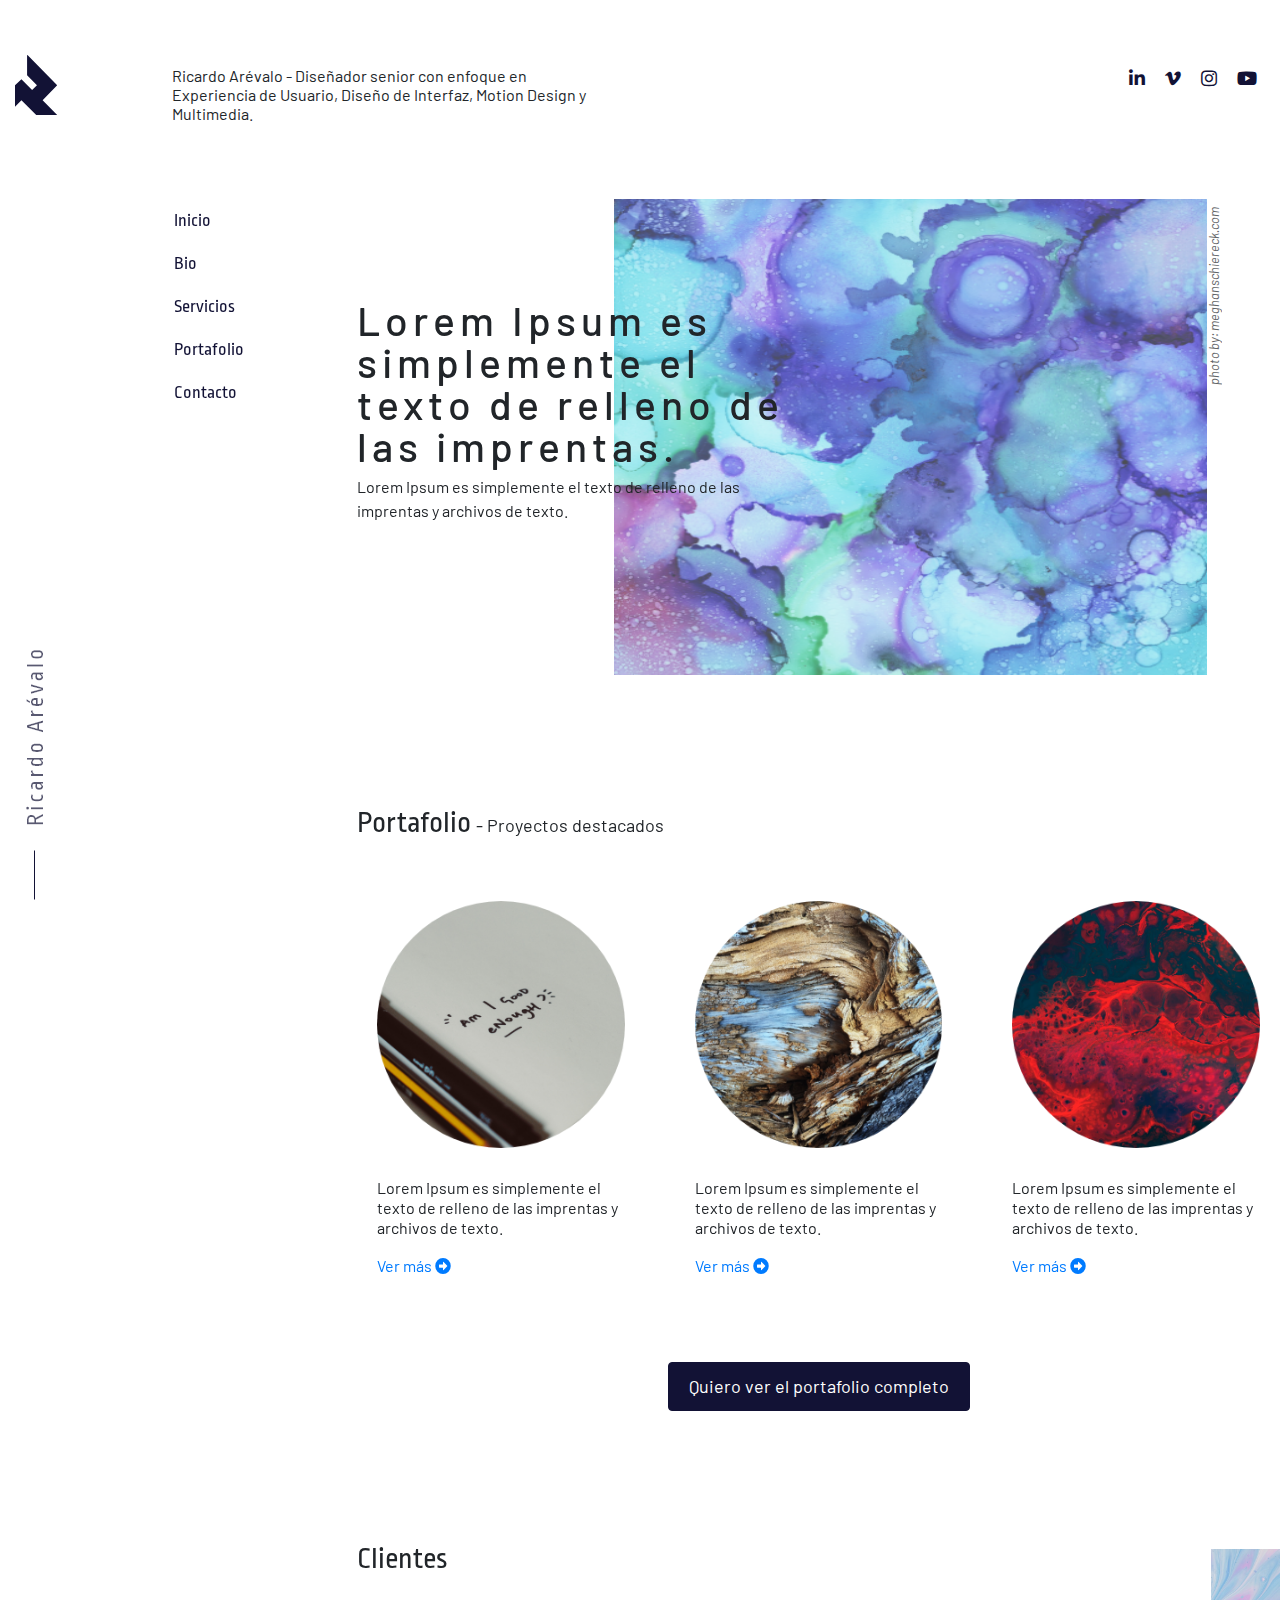
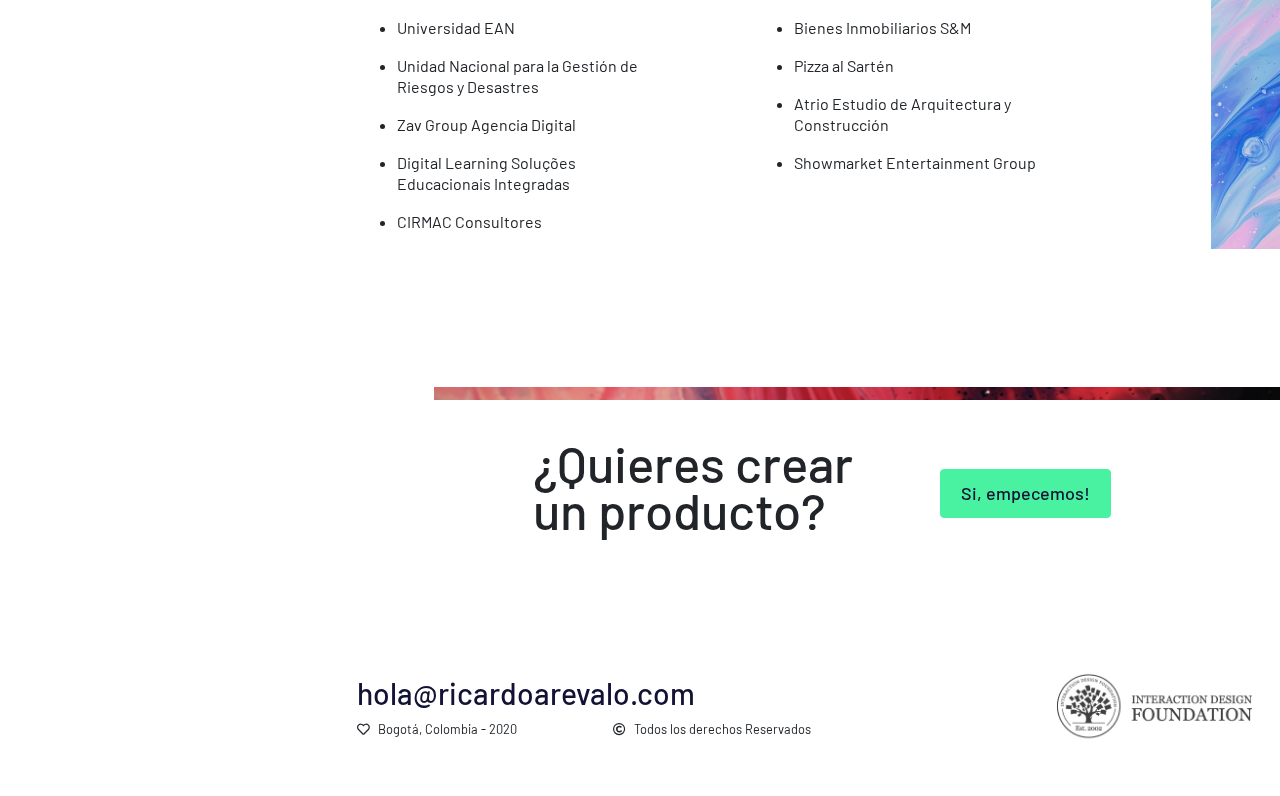
==== index.html @ 43729789 "Home Frontend" ====
<!doctype html>
<html lang="es">
  <head>
    <!-- Required meta tags -->
    <meta charset="utf-8">
    <meta name="viewport" content="width=device-width, initial-scale=1, shrink-to-fit=no">

    <!-- Bootstrap CSS -->
    <link rel="stylesheet" href="https://stackpath.bootstrapcdn.com/bootstrap/4.4.1/css/bootstrap.min.css" integrity="sha384-Vkoo8x4CGsO3+Hhxv8T/Q5PaXtkKtu6ug5TOeNV6gBiFeWPGFN9MuhOf23Q9Ifjh" crossorigin="anonymous">
    <link href="https://fonts.googleapis.com/css2?family=Ropa+Sans&display=swap" rel="stylesheet">
    <link href="https://fonts.googleapis.com/css2?family=Barlow:wght@400;500&display=swap" rel="stylesheet">
    <link rel="stylesheet" href="assets/css/style.css">
    <link rel="stylesheet" href="assets/lib/fontawesome-free-5.13.0-web/css/all.css">

    <title>Ricardo Arévalo - Design & Code</title>
  </head>
  <body>
    <div class="container-fluid generalContent">
        <div class="row">
            <div class="col-sm-1 text-center">
                <div class="brand navbar-brand">
                    <a href="">
                    <div class="ricardoLogo"><img src="assets/img/logos/ricardo.png" alt=""></div>
                </a>
                    <div class="ricardoText"><img src="assets/img/logos/ricardo-text.png" alt=""></div>
                </div>
            </div>
            <div class="col-sm-11">
                <div class="row">
                    <div class="col-sm-6">
                        <p class="description lateralSpacer">
                            Ricardo Arévalo - Diseñador senior con enfoque en Experiencia de Usuario, Diseño de Interfaz, Motion Design y Multimedia.
                        </p>
                    </div>
                    <div class="col-sm-6">
                        <div class="socialLinks">
                               <a href="http://" target="_blank"><i class="fab fa-linkedin-in"></i></a>
                               <a href="http://" target="_blank"><i class="fab fa-vimeo-v"></i></a>
                               <a href="http://" target="_blank"><i class="fab fa-instagram"></i></a>
                               <a href="http://" target="_blank"><i class="fab fa-youtube"></i></a>
                        </ul>
                    </div>
                </div>
            </div>
        </div>
        <div class="row upperSpacer">
            <!-- Lateral Menu -->
            <div class="col-sm-1"></div>
            <section class="col-sm-2">
                <nav class="menu lateralSpacer fixedMenu">
                    <ul class="navbar-nav">
                        <li class="nav-item"><a class="nav-link" href="#">Inicio</a></li>
                        <li class="nav-item"><a class="nav-link" href="#">Bio</a></li>
                        <li class="nav-item"><a class="nav-link" href="#">Servicios</a></li>
                        <li class="nav-item"><a class="nav-link" href="#">Portafolio</a></li>
                        <li class="nav-item"><a class="nav-link" href="#">Contacto</a></li>
                    </ul> 
                </nav>
            </section>
            <!-- Content -->
            <section class="col-sm-9">
                <!-- Banner section -->
                <article>
                    <div class="row">
                        <div class="col-sm-6">
                            <div class="textBanner">
                                <h1>
                                    Lorem Ipsum es simplemente el texto de relleno de las imprentas.
                                </h1>
                                <p>
                                    Lorem Ipsum es simplemente el texto de relleno de las imprentas y archivos de texto.
                                </p>
                            </div>
                        </div>
                        <div class="col-sm-6">
                            <div class="imgBanner">
                                <img src="assets/img/banner.png" alt="">
                                <i><small>photo by: meghanschiereck.com</small></i>
                            </div>
                        </div>
                    </div>
                </article>
                <div class="articleSpacer">

                </div>

                <!-- Portfolio projects -->
                <article class="porfolioProjects">
                    <h2>
                        Portafolio <small>- Proyectos destacados</small>
                    </h2>
                   
                    <div class="row">
                        <div class="col-sm-4">
                            <div class="project">
                                <a href="">
                                    <img class="img-fluid" src="assets/img/project1.png" alt="">
                                    
                                </a>
                                <p>
                                    Lorem Ipsum es simplemente el texto de relleno de las imprentas y archivos de texto.
                                </p>
                                <a href="">Ver más <i class="fas fa-arrow-alt-circle-right"></i></a>
                            </div>
                        </div>
                        <div class="col-sm-4">
                            <div class="project">
                                <a href="">
                                    <img class="img-fluid" src="assets/img/project2.png" alt="">
                                    
                                </a>
                                <p>
                                    Lorem Ipsum es simplemente el texto de relleno de las imprentas y archivos de texto.
                                </p>
                                <a href="">Ver más <i class="fas fa-arrow-alt-circle-right"></i></a>
                            </div>
                        </div>
                        <div class="col-sm-4">
                            <div class="project">
                                <a href="">
                                    <img class="img-fluid" src="assets/img/project3.png" alt="">
                                
                                </a>
                                <p>
                                    Lorem Ipsum es simplemente el texto de relleno de las imprentas y archivos de texto.
                                </p>
                                <a href="">Ver más <i class="fas fa-arrow-alt-circle-right"></i></a>
                            </div>
                        </div>
                        <div class="col-sm-12 text-center">
                            <br>
                            <a href="" class="secondaryBtn">Quiero ver el portafolio completo</a>
                        </div>
                    </div>
                </article>

                <!-- Clients Component -->
                <div class="articleSpacer"> </div>
                <article class="clients">
                    <h2>Clientes</h2>
                    <div class="row">
                        <div class="col-sm-5">
                            
                            <ul>
                                <li>Universidad EAN</li>
                                <li>Unidad Nacional para la Gestión de Riesgos y Desastres</li>
                                <li>Zav Group Agencia Digital</li>
                                <li>Digital Learning Soluções Educacionais Integradas</li>
                                <li>CIRMAC Consultores</li>
                            </ul>
                        </div>
                        <div class="col-sm-6">
                            <ul>
                                <li>Bienes Inmobiliarios S&M</li>
                                <li>Pizza al Sartén</li>
                                <li>Atrio Estudio de Arquitectura y Construcción</li>
                                <li>Showmarket Entertainment Group</li>
                            </ul>
                            
                        </div>
                    </div>
                    <div class="imgLateral">
                        <img src="assets/img/ui/texture-lateral.png" alt="">
                    </div>
                </article>
                
                <!-- CTA Component -->
                <div class="articleSpacer"> </div>
                <article class="call">
                    <div class="row">
                        <div class="imgLateral">
                            <img src="assets/img/ui/texture-line.png" alt="">
                        </div>
                        <div class="col-sm-11">
                            <div class="row">
                                <div class="col-sm-2"></div>
                                <div class="col-sm-6">
                                    <h2>
                                    ¿Quieres crear<br>un producto?
                                    </h2>
                                </div>
                                <div class="col-sm-4">
                                    <a href="" class="primaryBtn">Si, empecemos!</a>
                                </div>
                            </div>
                        </div>
                    </div>
                </article>
                <div class="articleSpacer"> </div>
                <footer>
                    <div class="row">
                        <div class="col-sm-9">
                            <a class="contactFooter" href="mailto:hola@ricardoarevalo.com">hola@ricardoarevalo.com</a>
                            <p class="float-left mr-5">
                                <small><i class="far fa-heart mr-2"></i>Bogotá, Colombia - 2020</small>
                            </p>
                            <p class="float-left ml-5">
                                <small><i class="far fa-copyright mr-2"></i>Todos los derechos Reservados</small>
                                
                            </p>
                        </div>
                        <div class="cols-sm-3">
                            <img class="img-fluid" src="assets/img/logos/idf.png" alt="Interaction Design Foundation">
                        </div>

                    </div>
                    

                </footer>
                
            </section>
        </div>
      
    </div>


    

    <!-- Optional JavaScript -->
    <!-- jQuery first, then Popper.js, then Bootstrap JS -->
    <script src="https://code.jquery.com/jquery-3.4.1.slim.min.js" integrity="sha384-J6qa4849blE2+poT4WnyKhv5vZF5SrPo0iEjwBvKU7imGFAV0wwj1yYfoRSJoZ+n" crossorigin="anonymous"></script>
    <script src="https://cdn.jsdelivr.net/npm/popper.js@1.16.0/dist/umd/popper.min.js" integrity="sha384-Q6E9RHvbIyZFJoft+2mJbHaEWldlvI9IOYy5n3zV9zzTtmI3UksdQRVvoxMfooAo" crossorigin="anonymous"></script>
    <script src="https://stackpath.bootstrapcdn.com/bootstrap/4.4.1/js/bootstrap.min.js" integrity="sha384-wfSDF2E50Y2D1uUdj0O3uMBJnjuUD4Ih7YwaYd1iqfktj0Uod8GCExl3Og8ifwB6" crossorigin="anonymous"></script>
  </body>
</html>
---- assets/css/style.css ----
/* Ricardo Arévalo all rights reserved */
/* V.1.0 - 2020 */
:root {
    --titles:'Ropa Sans', sans-serif;
    --text: 'Barlow', sans-serif;
    --colorKey: #121235;
    --colorComp: #49F2A0;
    --colorLight1: #B9B9FF;
    --colorLight2: #E7FFF3;
}

/* LAYOUT */
body {
    font-family: var(--text);
    font-size: 16px;
    overflow-x: hidden;
    
}
h1, h2, h3, h4, h5, h6 {
    font-family: var(--titles);
}

h2 {
    font-size: 30px;
}
a:hover {
    text-decoration: none;
}
.generalContent {
    padding-top: 50px;
}
.container-fluid {
    max-width: 1450px;
}
.upperSpacer {
    margin-top: 60px;
}
.lateralSpacer {
    margin-left: 50px !important;
}
.articleSpacer {
    height: 130px;
    display: block;
    width: 100%;
}

article,
footer {
    padding-left: 30px;
}

/* HEADER */
.brand {
    position: fixed;
    height: 100vh;
    display: block !important;
}
.ricardoText {
    position: absolute;
    bottom: 50px;
    margin-left: 9px;
}
.description {
    line-height: 19px;
    max-width: 440px;
    margin-top: 16px;
}
.socialLinks {
    font-size: large;
    list-style: none;
    padding: 0;
    width: 100%;
    text-align: right;
    margin-top: 15px;
}
.socialLinks a {
    margin: 0 8px;
    color: var(--colorKey);
    transition: all .3s ease-in;
}
.socialLinks a:hover {
    color: var(--colorLight1);
}
/* MENU */
nav {
    position: fixed;
}
.menu ul{
    padding: 0 0 0 15px;
    list-style: none;
    font-size: 18px;
}
.menu ul li a {
    font-family: var(--titles);
    color: var(--colorKey);
    transition: all .5s ease;
}
.menu ul li a:hover:after {
    content: "-";
    display: inline-block;
    margin-left: 5px;
    color: var(--colorComp);
    font-size: 1.5em;
    line-height: 0px;
    vertical-align: middle;
}
/* UI COMPONENTS */
/* Banner */
.textBanner {
    padding-top: 100px;
    max-width: 488px;
    /* padding-left: 0px; */
}
.textBanner h1 {
    font-family: var(--text);
    line-height: 42px;
    font-size: 41px;
    letter-spacing: 5px;
}
.imgBanner {
    position: relative;
    z-index: -1;
    margin-left: -220px
}
.imgBanner img {
    width: 89%;
    max-height: 476px;
}
.imgBanner i{
    position: absolute;
    transform: rotate(-90deg);
    
    right: -22px;
    top: 85px;
    opacity: .7;
    
}

/* Portfolio projects */
.porfolioProjects h2 {
    margin-bottom: 40px;
}
.porfolioProjects h2 small{
 font-size: 18px;
 font-family: var(--text)
}
.project {
    padding: 20px;
}
.project img {
margin-bottom: 30px;
text-align: center;
}
.project p {
    line-height: 20px;
}
/* Buttons */
.primaryBtn {
    padding: 10px 20px;
    background: var(--colorComp);
    border-radius: 4px;
    color: var(--colorKey);
    font-size: 18px;
    margin: 40px 0 0 0;
    display: inline-block;
    border: 1px solid var(--colorComp);
    font-weight: 500;
    transition: all .5s ease-in-out;
}

.secondaryBtn {
    padding: 10px 20px;
    background: var(--colorKey);
    border-radius: 4px;
    color: white;
    font-size: 18px;
    margin: 40px 0 0 0;
    display: inline-block;
    border: 1px solid var(--colorKey);
    transition: all .5s ease-in-out;
}
.primaryBtn:hover,
.secondaryBtn:hover {
    background:white;
    color: var(--colorKey);
    text-decoration: none;
    border: 1px dashed var(--colorKey);
}

/* Clients */

.clients h2 {
    margin-bottom: 40px;
}
.clients .imgLateral {
    position: absolute;
    margin: -300px 0 0 0;
    right: -20px;
}
.clients ul {
    max-width: 300px;
}
.clients ul li{
    margin-bottom: 17px;
    line-height: 21px;
}

/* Call to Action */
.call .imgLateral {
    position: absolute;
    right: -20px;
}
.call h2 {
    margin-top: 60px;
    font-family: var(--text);
    font-size: 51px;
    line-height: 47px;
    margin-left: 30px;
}
.call a{
    margin-top: 90px;

}

/* Footer */
footer {
    padding-bottom: 40px;
}
.contactFooter {
    font-size: 30px;
    color: var(--colorKey);
    clear: both;
    display: table;
    transition: all .5s ease-in-out;
    font-weight: 500;
}
.contactFooter:hover {
    color: var(--colorLight1);
}
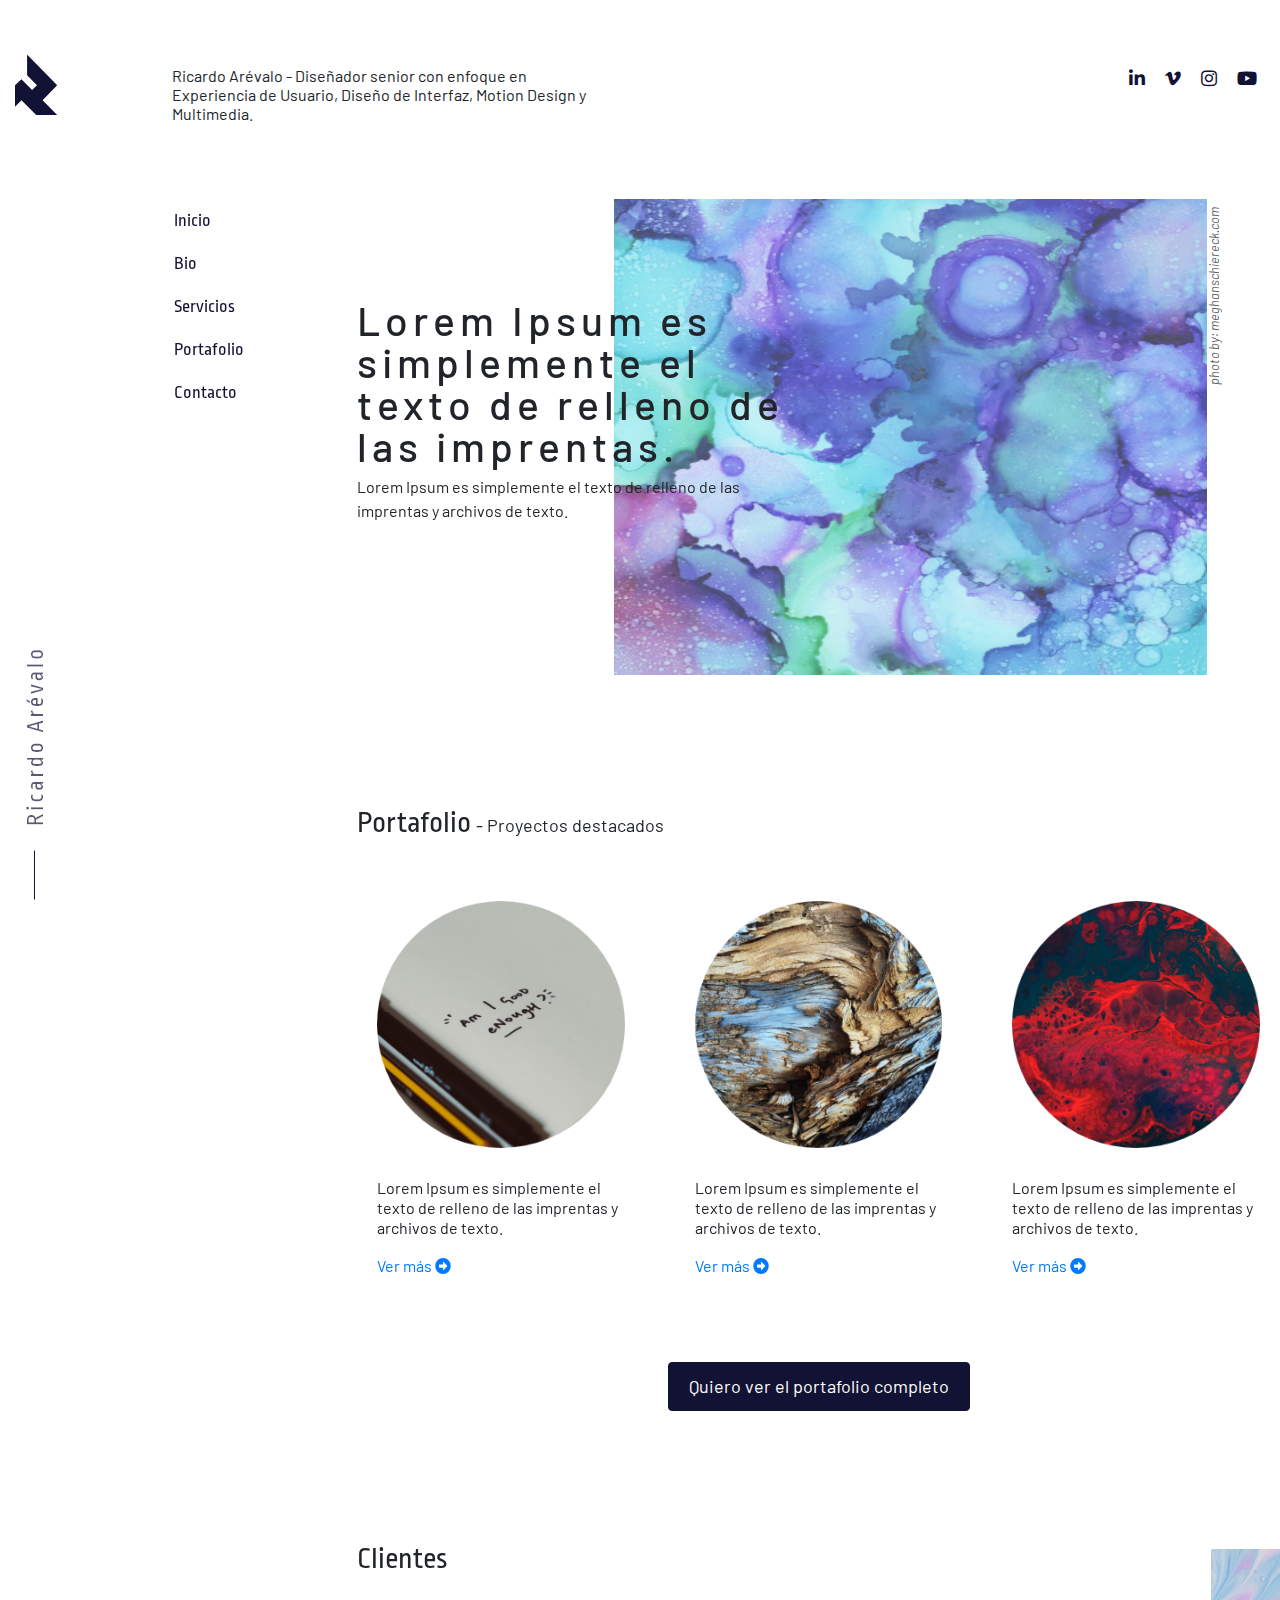
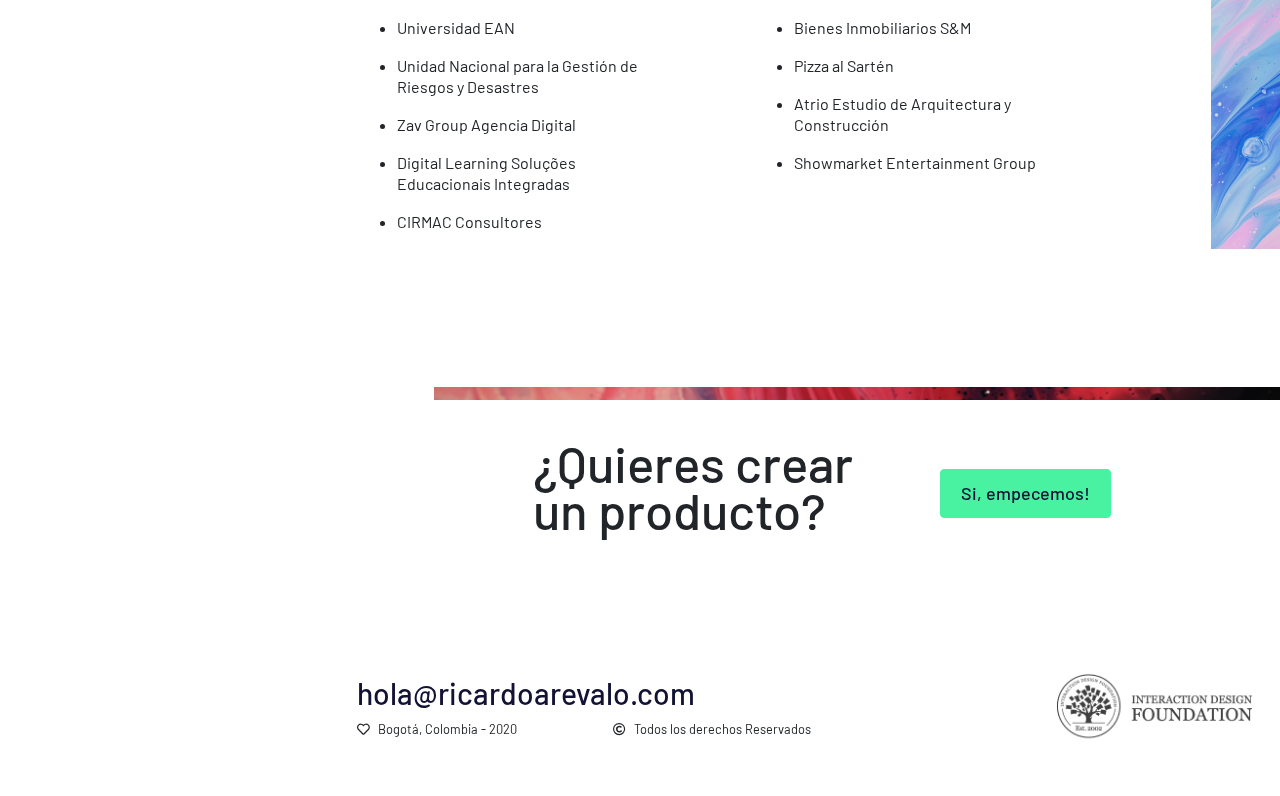
==== commit f538cf54: "Fixed scrolling menu" ====
--- a/index.html
+++ b/index.html
@@ -220,6 +220,7 @@
     <!-- jQuery first, then Popper.js, then Bootstrap JS -->
     <script src="https://code.jquery.com/jquery-3.4.1.slim.min.js" integrity="sha384-J6qa4849blE2+poT4WnyKhv5vZF5SrPo0iEjwBvKU7imGFAV0wwj1yYfoRSJoZ+n" crossorigin="anonymous"></script>
     <script src="https://cdn.jsdelivr.net/npm/popper.js@1.16.0/dist/umd/popper.min.js" integrity="sha384-Q6E9RHvbIyZFJoft+2mJbHaEWldlvI9IOYy5n3zV9zzTtmI3UksdQRVvoxMfooAo" crossorigin="anonymous"></script>
-    <script src="https://stackpath.bootstrapcdn.com/bootstrap/4.4.1/js/bootstrap.min.js" integrity="sha384-wfSDF2E50Y2D1uUdj0O3uMBJnjuUD4Ih7YwaYd1iqfktj0Uod8GCExl3Og8ifwB6" crossorigin="anonymous"></script>
+    <script src="assets/lib/bootstrap-4.4.1-dist/js/bootstrap.min.js" crossorigin="anonymous"></script>
+    <script src="assets/js/scripts.js"></script>
   </body>
 </html>--- a/assets/css/style.css
+++ b/assets/css/style.css
@@ -82,9 +82,6 @@
     color: var(--colorLight1);
 }
 /* MENU */
-nav {
-    position: fixed;
-}
 .menu ul{
     padding: 0 0 0 15px;
     list-style: none;
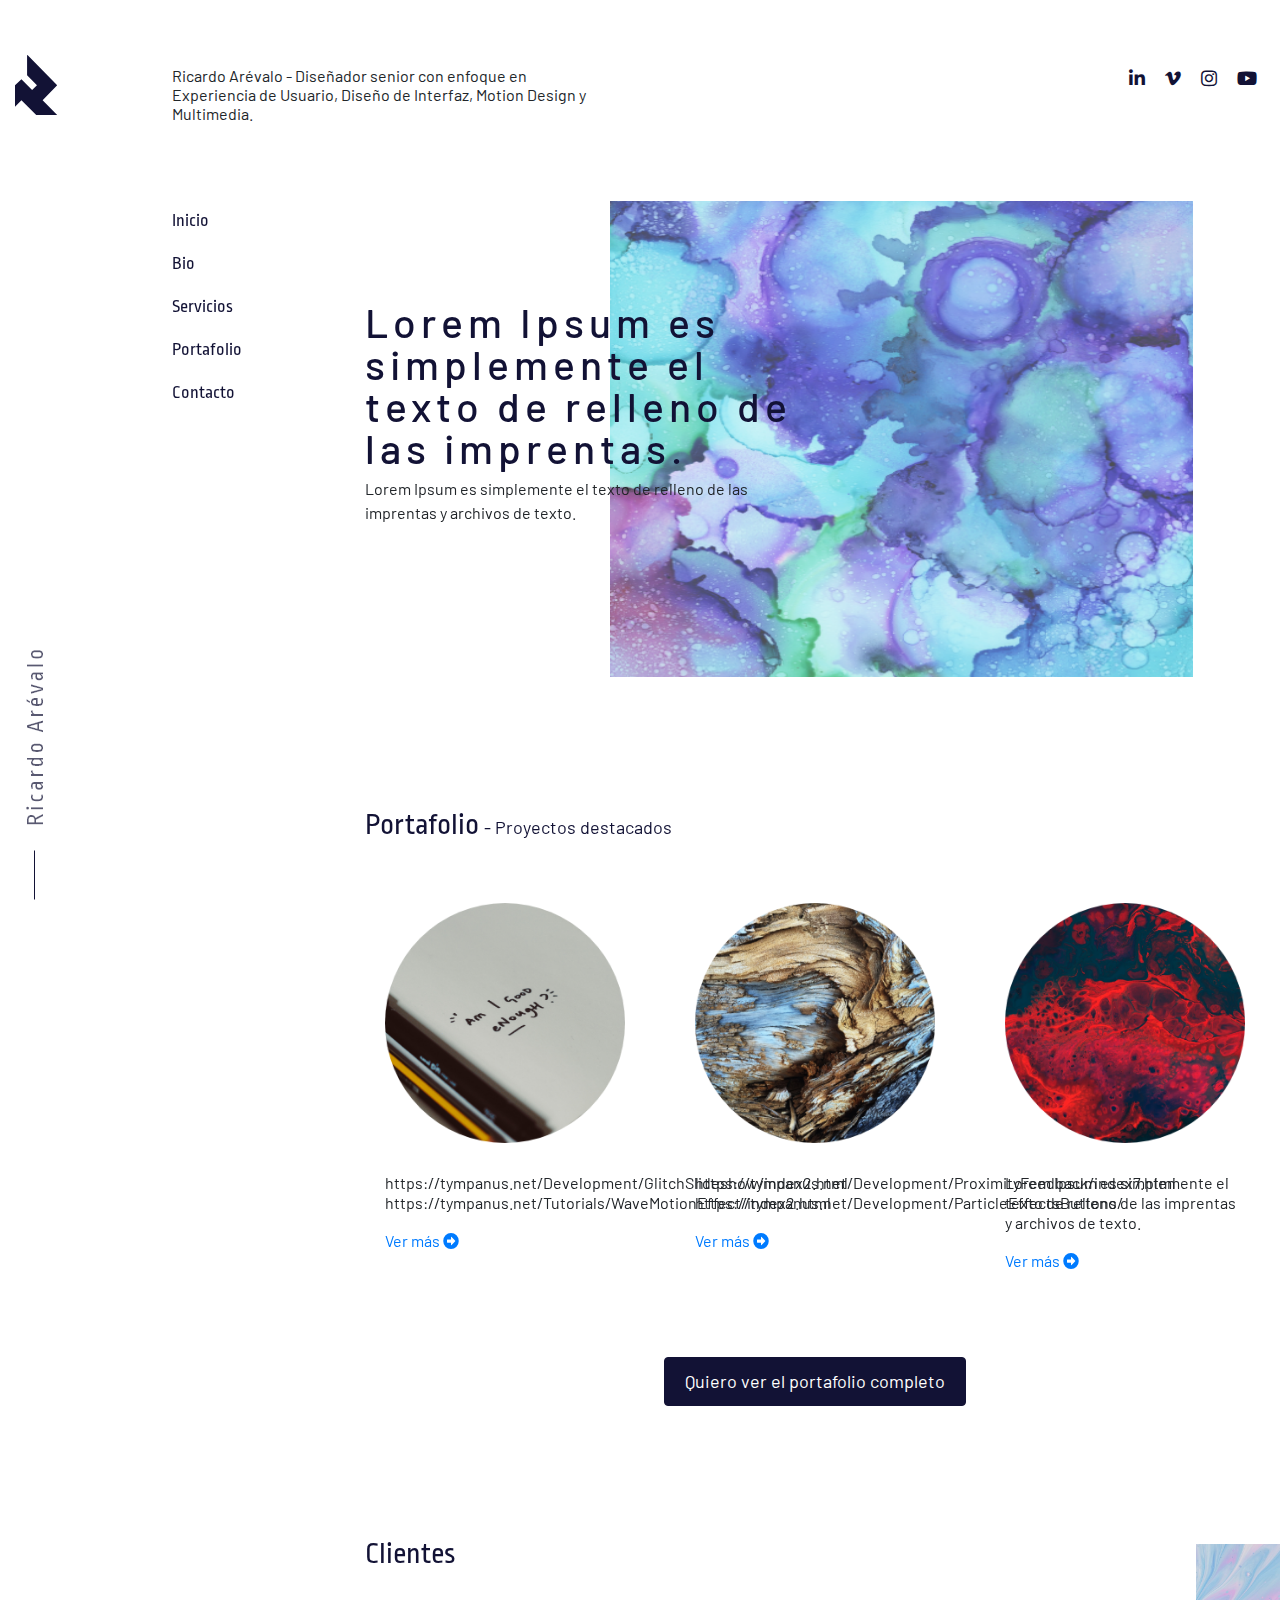
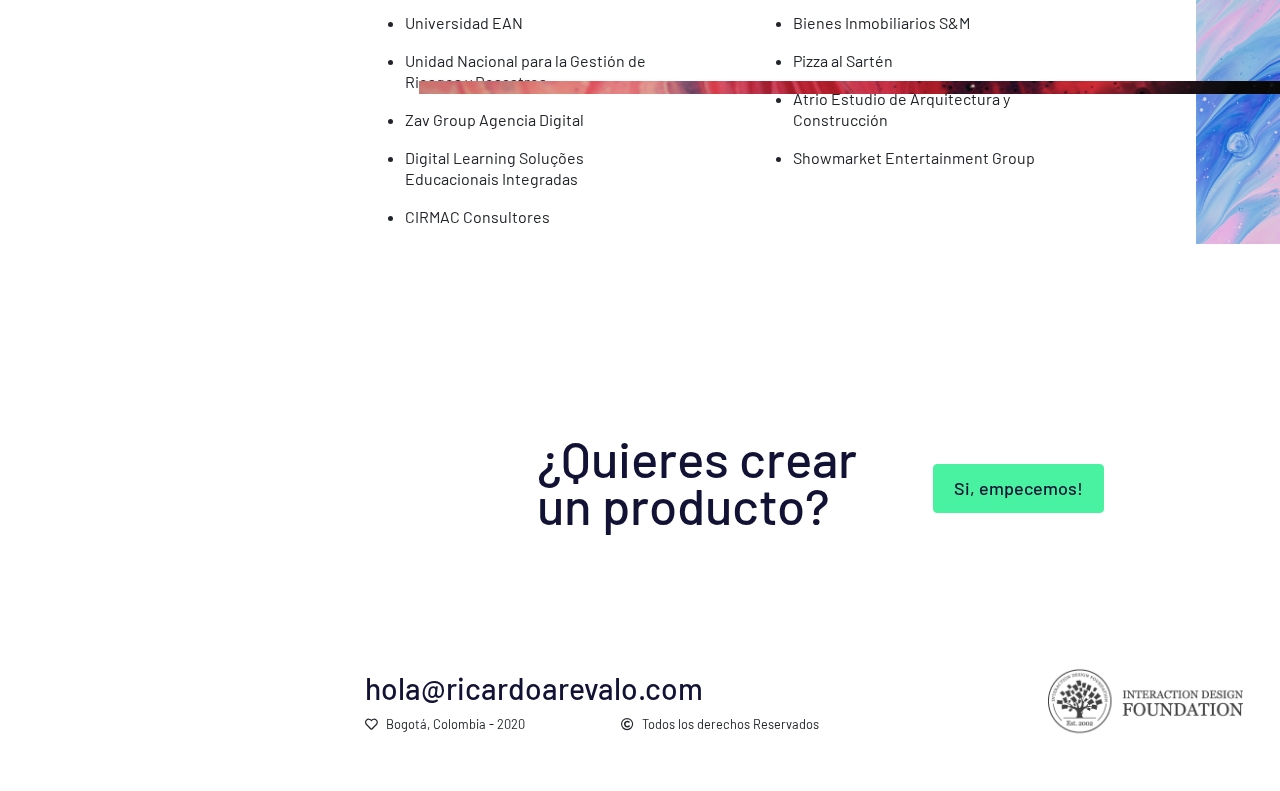
==== commit 6ae6d258: "Edit Portfolio, create contact view and project view" ====
--- a/index.html
+++ b/index.html
@@ -11,11 +11,13 @@
     <link href="https://fonts.googleapis.com/css2?family=Barlow:wght@400;500&display=swap" rel="stylesheet">
     <link rel="stylesheet" href="assets/css/style.css">
     <link rel="stylesheet" href="assets/lib/fontawesome-free-5.13.0-web/css/all.css">
+    <link rel="stylesheet" href="assets/lib/animate/animate.css">
 
     <title>Ricardo Arévalo - Design & Code</title>
   </head>
-  <body>
+  <body id="home">
     <div class="container-fluid generalContent">
+        <header>
         <div class="row">
             <div class="col-sm-1 text-center">
                 <div class="brand navbar-brand">
@@ -43,20 +45,26 @@
                 </div>
             </div>
         </div>
-        <div class="row upperSpacer">
+        </div>
+        <div class="row upperSpacer" style="height: 212px;">
             <!-- Lateral Menu -->
             <div class="col-sm-1"></div>
-            <section class="col-sm-2">
-                <nav class="menu lateralSpacer fixedMenu">
+            <div class="col-sm-2">
+                <nav class="menu lateralSpacer">
                     <ul class="navbar-nav">
-                        <li class="nav-item"><a class="nav-link" href="#">Inicio</a></li>
-                        <li class="nav-item"><a class="nav-link" href="#">Bio</a></li>
-                        <li class="nav-item"><a class="nav-link" href="#">Servicios</a></li>
-                        <li class="nav-item"><a class="nav-link" href="#">Portafolio</a></li>
-                        <li class="nav-item"><a class="nav-link" href="#">Contacto</a></li>
+                        <li class="nav-item"><a class="nav-link animated fadeInLeft" href="#">Inicio</a></li>
+                        <li class="nav-item"><a class="nav-link animated fadeInLeft" href="#">Bio</a></li>
+                        <li class="nav-item"><a class="nav-link animated fadeInLeft" href="#">Servicios</a></li>
+                        <li class="nav-item"><a class="nav-link animated fadeInLeft" href="#">Portafolio</a></li>
+                        <li class="nav-item"><a class="nav-link animated fadeInLeft" href="#">Contacto</a></li>
                     </ul> 
                 </nav>
-            </section>
+            </div>
+            <div class="col-sm-9"></div>
+        </div>
+        </header>
+        <div class="row contentWrapper">
+            <div class="col-sm-3"></div>
             <!-- Content -->
             <section class="col-sm-9">
                 <!-- Banner section -->
@@ -64,18 +72,17 @@
                     <div class="row">
                         <div class="col-sm-6">
                             <div class="textBanner">
-                                <h1>
+                                <h1 class="animated fadeInRight fast">
                                     Lorem Ipsum es simplemente el texto de relleno de las imprentas.
                                 </h1>
-                                <p>
+                                <p class="animated fadeInRight">
                                     Lorem Ipsum es simplemente el texto de relleno de las imprentas y archivos de texto.
                                 </p>
                             </div>
                         </div>
                         <div class="col-sm-6">
                             <div class="imgBanner">
-                                <img src="assets/img/banner.png" alt="">
-                                <i><small>photo by: meghanschiereck.com</small></i>
+                                <img class="animated fadeIn" src="assets/img/banner.png" alt="">
                             </div>
                         </div>
                     </div>
@@ -92,31 +99,33 @@
                    
                     <div class="row">
                         <div class="col-sm-4">
-                            <div class="project">
+                            <div class="project animated fadeIn faster">
                                 <a href="">
                                     <img class="img-fluid" src="assets/img/project1.png" alt="">
                                     
                                 </a>
                                 <p>
-                                    Lorem Ipsum es simplemente el texto de relleno de las imprentas y archivos de texto.
+                                    https://tympanus.net/Development/GlitchSlideshow/index2.html
+                                    https://tympanus.net/Tutorials/WaveMotionEffect/index2.html
                                 </p>
                                 <a href="">Ver más <i class="fas fa-arrow-alt-circle-right"></i></a>
                             </div>
                         </div>
                         <div class="col-sm-4">
-                            <div class="project">
+                            <div class="project animated fadeInfast">
                                 <a href="">
                                     <img class="img-fluid" src="assets/img/project2.png" alt="">
                                     
                                 </a>
                                 <p>
-                                    Lorem Ipsum es simplemente el texto de relleno de las imprentas y archivos de texto.
+                                    https://tympanus.net/Development/ProximityFeedback/index7.html <br>
+                                    https://tympanus.net/Development/ParticleEffectsButtons/
                                 </p>
                                 <a href="">Ver más <i class="fas fa-arrow-alt-circle-right"></i></a>
                             </div>
                         </div>
                         <div class="col-sm-4">
-                            <div class="project">
+                            <div class="project animated fadeIn">
                                 <a href="">
                                     <img class="img-fluid" src="assets/img/project3.png" alt="">
                                 
@@ -188,6 +197,7 @@
                 </article>
                 <div class="articleSpacer"> </div>
                 <footer>
+                    <div id="footer"></div>
                     <div class="row">
                         <div class="col-sm-9">
                             <a class="contactFooter" href="mailto:hola@ricardoarevalo.com">hola@ricardoarevalo.com</a>
@@ -216,8 +226,7 @@
 
     
 
-    <!-- Optional JavaScript -->
-    <!-- jQuery first, then Popper.js, then Bootstrap JS -->
+    <!-- JavaScript -->
     <script src="https://code.jquery.com/jquery-3.4.1.slim.min.js" integrity="sha384-J6qa4849blE2+poT4WnyKhv5vZF5SrPo0iEjwBvKU7imGFAV0wwj1yYfoRSJoZ+n" crossorigin="anonymous"></script>
     <script src="https://cdn.jsdelivr.net/npm/popper.js@1.16.0/dist/umd/popper.min.js" integrity="sha384-Q6E9RHvbIyZFJoft+2mJbHaEWldlvI9IOYy5n3zV9zzTtmI3UksdQRVvoxMfooAo" crossorigin="anonymous"></script>
     <script src="assets/lib/bootstrap-4.4.1-dist/js/bootstrap.min.js" crossorigin="anonymous"></script>
--- a/assets/css/style.css
+++ b/assets/css/style.css
@@ -18,6 +18,7 @@
 }
 h1, h2, h3, h4, h5, h6 {
     font-family: var(--titles);
+    color: var(--colorKey);
 }
 
 h2 {
@@ -25,6 +26,9 @@
 }
 a:hover {
     text-decoration: none;
+}
+.contentWrapper {
+    margin-top: -210px;
 }
 .generalContent {
     padding-top: 50px;
@@ -47,6 +51,8 @@
 article,
 footer {
     padding-left: 30px;
+    display: block;
+    clear: both;
 }
 
 /* HEADER */
@@ -82,8 +88,25 @@
     color: var(--colorLight1);
 }
 /* MENU */
+nav.menu {
+    position: relative;
+    z-index: 5;
+}
+@keyframes menuAnimate {
+   0% {margin-top: 0px;}
+  70% {margin-top: -120px;}
+ 100% {margin-top: -113px;}
+}
+.fixedMenu {
+    position: fixed !important;
+    animation-name: menuAnimate;
+    animation-duration: 2s;
+    margin-top: -113px;
+    z-index: 5;
+}
+
 .menu ul{
-    padding: 0 0 0 15px;
+    padding: 0 0 0 0px;
     list-style: none;
     font-size: 18px;
 }
@@ -189,7 +212,7 @@
 .clients h2 {
     margin-bottom: 40px;
 }
-.clients .imgLateral {
+.imgLateral {
     position: absolute;
     margin: -300px 0 0 0;
     right: -20px;
@@ -233,4 +256,202 @@
 }
 .contactFooter:hover {
     color: var(--colorLight1);
+}
+
+
+/* PORTAFOLIO */
+.head {
+    height: 450px;
+    padding: 170px 0 0 0;
+    margin-top: -80px
+}
+.head p {
+    font-size: 25px;
+    letter-spacing: 4px;
+    line-height: 30px;
+}
+.head p span {
+    background-color: rgba(73, 242, 160, 0.89);
+}
+.portfolio {
+    
+    background: url(../img/ui/portfolio.png) no-repeat;
+    background-position: 80px 0;
+    
+}
+#project .fixedMenu, 
+#portafolio .fixedMenu{
+    position: relative !important;
+    margin-top: 0px !important;
+    animation-name: none !important;
+}
+.projectsGroup {
+    margin: 0 auto;
+    clear: both;
+    display: grid;
+    grid-template-columns: 1fr 1fr;
+    gap: 60px 0%;
+}
+.itemProject {
+    border-radius: 4px;
+}
+.itemProject .imgWrapper {
+    width: 25%;
+    max-height: 50vh;
+    overflow: hidden;
+    border-radius: 4px;
+    float: left;
+    z-index: -1;
+}
+.itemProject .infoWrapper{
+    float: left;
+    width: 60%;
+    padding: 30px 0 0 50px
+}
+.itemProject img {
+    transition: all .3s ease-in-out;
+    height: 100%;
+    margin-left:-80px;
+}
+.itemProject div {
+    color: var(--colorKey);
+}
+.itemProject .category {
+    margin: 0;
+    background-color: white;
+    padding: 0px 3px;
+    display: inline-block;
+    border-radius: 2px;
+    font-size: small;
+}
+.itemProject .infoWrapper h2{
+    font-size: 60px;
+    line-height: 50px;
+    font-family: var(--text)!important ;
+    margin: 0 0 10px 0;
+}
+
+.itemProject:hover img{
+    margin-left: 0;
+}
+.itemProject .infoWrapper ul {
+    padding: 0;
+}
+.itemProject .infoWrapper li {
+    display: inline-block;
+    margin: 5px;
+}
+
+
+/* Breadcrums */
+.breadcrums {
+    width: 100%;
+    font-size: 14px;
+}
+.breadcrums ul{
+    list-style: none;
+    text-align: right;
+}
+.breadcrums ul li{
+    display: inline-block;
+}
+.breadcrums ul li::before{
+    content: "-";
+    padding:0 8px 0 5px;
+    color: gray;
+}
+.breadcrums ul li:first-child::before{
+    content: "";
+}
+.breadcrums a {
+    color: gray;
+}
+.breadcrums a.actualPage {
+    color: var(--colorKey);
+    cursor: default;
+}
+/* Projects */
+.project.head {
+    height: auto;
+    padding: 100px 0 0 0;
+    margin-top: -80px
+}
+.project.head p {
+    font-size: 18px;
+    letter-spacing: 0px;
+    line-height: 20px;
+}
+.project.head img {
+    width: 100%;
+}
+.project .tag{
+    font-size: 16px !important;
+    margin: 0px;
+}
+#project .explain {
+    width: 60%;
+    margin: 100px auto;
+    text-align: center;
+}
+
+.title {
+    color: #878787;
+    margin: 0;
+}
+.info {
+    color: var(--colorKey);
+    margin: 0 0 50px 0;
+    font-size: 20px;
+    line-height: 23px;
+}
+
+.disclaimer {
+    font-size: 14px;
+    color: #878787;
+    text-align: right;
+    width: 50%;
+    float: right;
+    margin-top: 50px;
+}
+
+/* Contacto */
+#contacto .info {
+    margin-bottom: 20px;
+}
+#contacto .imgLateral {
+    margin: -30px;
+    right: -20px;
+}
+
+form label{
+    letter-spacing: 1px;
+    line-height: 19px;
+    margin-bottom: 6px;
+
+}
+form input.form-check-input {
+    width: 20px;
+    height: 20px;
+    margin-left: -1.7rem;
+}
+form div.form-check {
+    padding-left: 1.7rem;
+}
+form textarea.form-control,
+form input.form-control {
+    border-top: none;
+    border-left: none;
+    border-right: none;
+    border-radius: 0;
+    border-color: var(--colorKey);
+}
+form .form-control:focus {
+    box-shadow: none;
+}
+form textarea.form-control {
+    line-height: 1.1em;
+    margin-top: 10px;
+    display: block;
+    overflow: hidden;
+    transition: all .5s ease;
 }